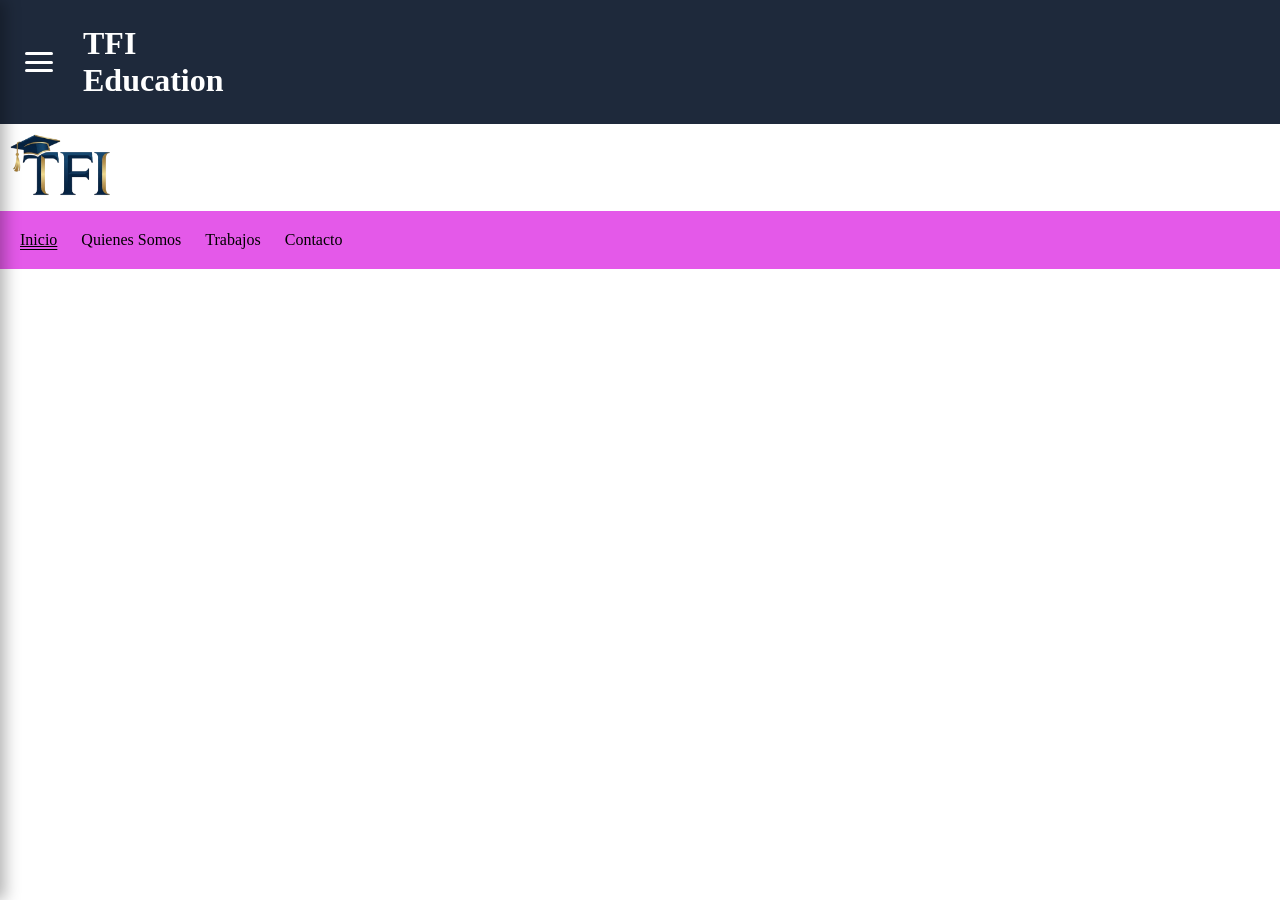
==== index.html @ 41a922cc "mi primer comentario" ====
<!DOCTYPE html>
<html lang="es">
<head>
    <meta charset="UTF-8">
    <meta name="viewport" content="width=device-width, initial-scale=1.0">
    <title>TFI-Education</title>
    <link rel="stylesheet" href="./style/style.css">
</head>
<body>
    <input type="checkbox" id="toggle-menu" class="checkbox-menu">
    <header class="barra-superior">
        <label for="toggle-menu" class="btn-menu">
            <span class="linea"></span>
            <span class="linea"></span>
            <span class="linea"></span>
        </label>
        <h1 class="logo">TFI Education</h1>
    </header>
    <aside class="panel-lateral">
        <label for="toggle-menu" class="btn-cerrar">&times;</label>
        <h2 class="titulo-menu">Navegación</h2>
        <ul>
            <li class="menu_item active"><a href="index.html">Inicio</a></li>
            <li class="menu_item"><a href="./pages/somos.html">Quienes Somos</a></li>
            <li class="menu_item"><a href="./pages/trabajos.html">Trabajos</a></li>
            <li class="menu_item"><a href="./pages/contacto.html">Contacto</a></li>
        </ul>
    </aside>
    <label for="toggle-menu" class="overlay-fondo"></label>

    <img class="logo" src="./images/Logo.png" alt="TFI-Education">
    <header>
        <nav class="menu">
            <ul>
                <li class="menu_item active"><a href="index.html">Inicio</a></li>
                <li class="menu_item"><a href="./pages/somos.html">Quienes Somos</a></li>
                <li class="menu_item"><a href="./pages/trabajos.html">Trabajos</a></li>
                <li class="menu_item"><a href="./pages/contacto.html">Contacto</a></li>
            </ul>
        </nav>
    </header>
</body>
</html>
---- style/style.css ----
* {margin: 0; padding: 0; box-sizing: border-box; }

/*Menú*/
.checkbox-menu{display: none;}
.barra-superior{display: flex; align-items: center; gap: 20px; background-color: #1e293b; color: #ffffff; padding: 15px 25px;}
.btn-menu{display: flex; flex-direction: column; justify-content: space-between; width: 28px; height: 20px; cursor: pointer;}
.linea{width: 100%; height: 3px; background-color: #ffffff; border-radius: 2px;}

/*Panel lateral*/
.panel-lateral{position: fixed; top: 0; left: 0; width: 20vw; height: 100vh; background-color: #0f172a; color: #ffffff; padding: 40px 30px; z-index: 100; transform: translateX(-100%); transition: transform 0.4s ease-in-out; box-shadow: 5px 0 15px rgba(0, 0, 0, 0.3);}
.btn-cerrar{position: absolute; top: 15px; right: 20px; font-size: 2rem; cursor: pointer; color: #94a3b8; transition: color 0.2s;}
.btn-cerrar:hover{color: #ffffff;}
.lista-opciones{list-style: none;}
.lista-opciones li{margin-bottom: 20px;}
.lista-opciones a{color: #cbd5e1; text-decoration: none; font-size: 1.2rem; display: block; transition: color 0.2s, transform 0.2s;}
.lista-opciones a:hover{color: #38bdf8; transform: translateX(5px);}

.checkbox-menu:checked ~ .panel-lateral{transform: translateX(0);}
.checkbox-menu:checked ~ .overlay-fondo{display: block;}

.logo {width: 8%; height: 8%; margin: 10px;}

.menu {list-style: none; padding: 10px; background-color: #e459e9;}
.menu_item {display: inline-block; margin-inline: 10px; margin-block: 10px;}
.menu_item a {color: black; text-decoration: none;}
.menu_item a:hover {text-decoration: underline double;}
.menu_item.active {text-decoration: underline double;}

/*Docentes*/

main{padding: 20px;}
.docente{width: 22%; background-color: #b8afe4; padding: 10px; display: inline-block; border-radius: 10px; margin-inline: 1%;}
.docente_imagen{width: 100%;border-radius: 5px;}
.docente_imagen, .docente_nombre, .docente_carrera{margin-bottom: 10px;}
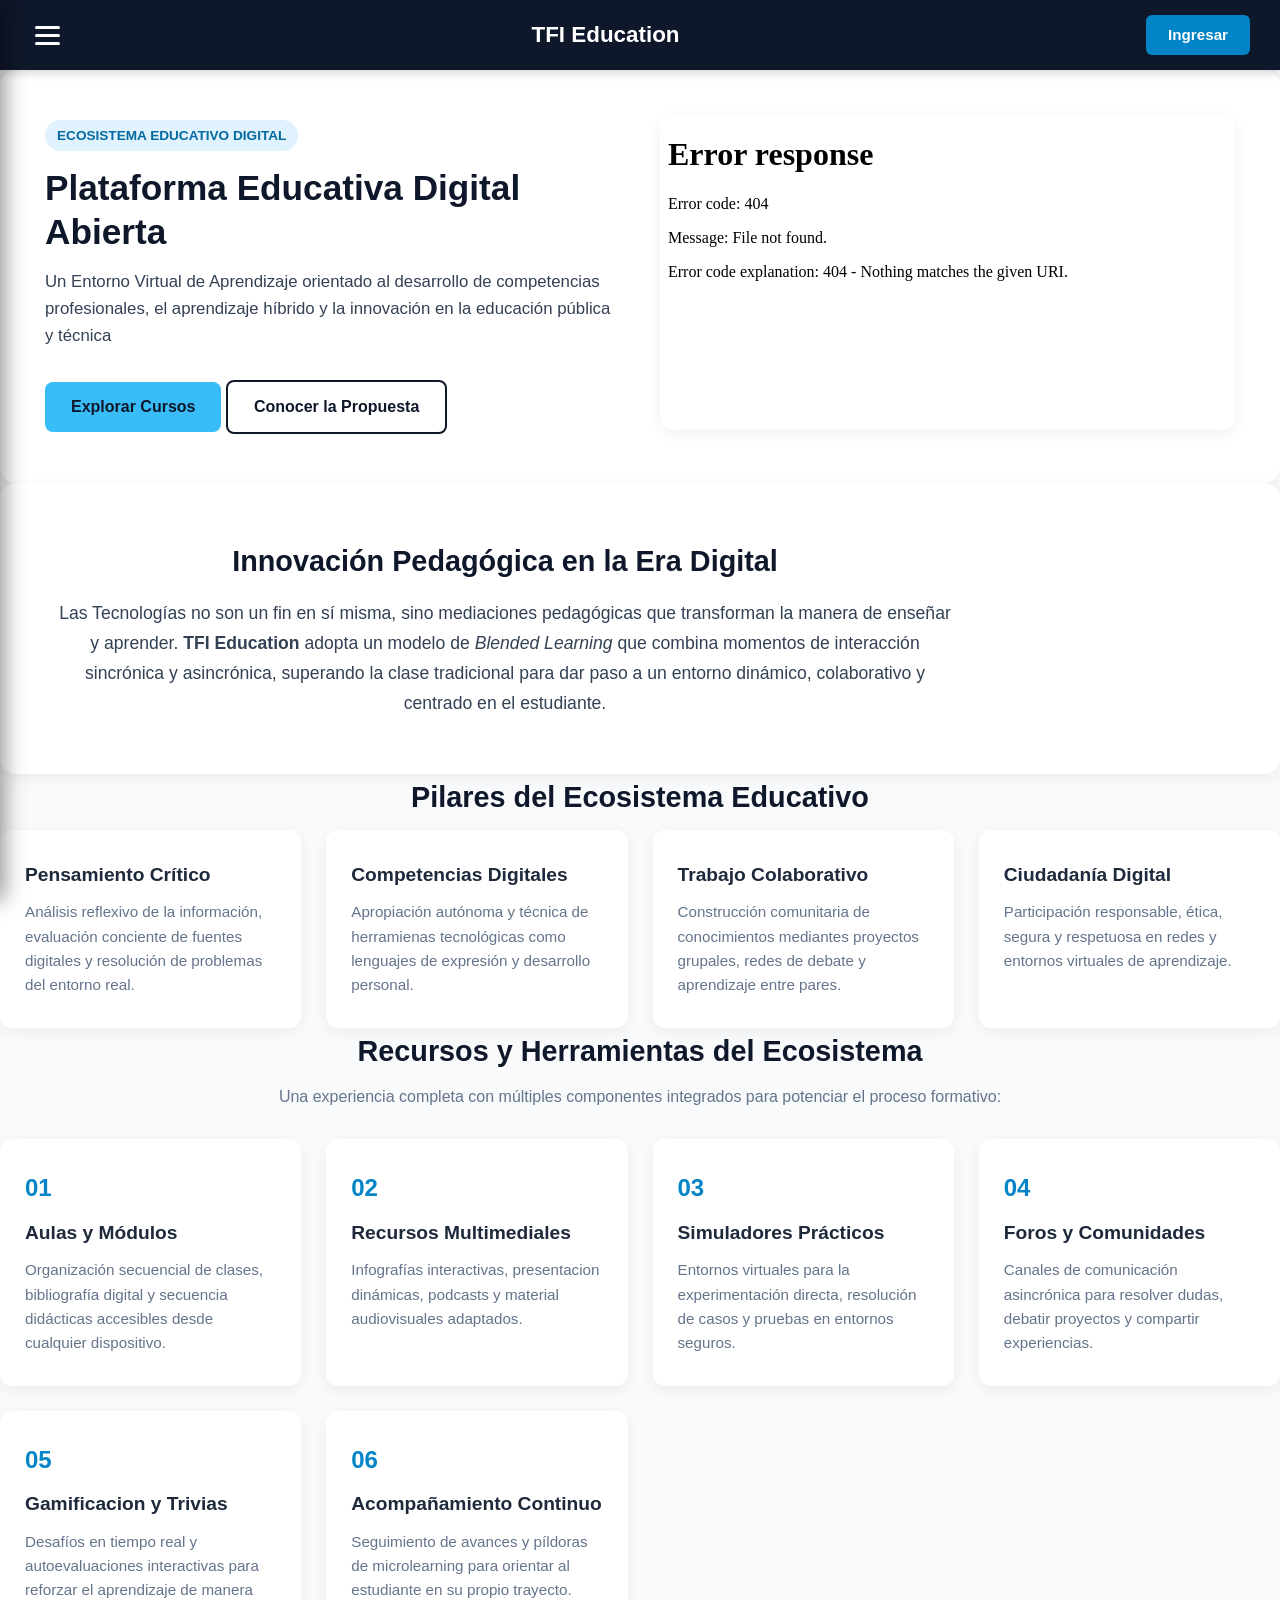
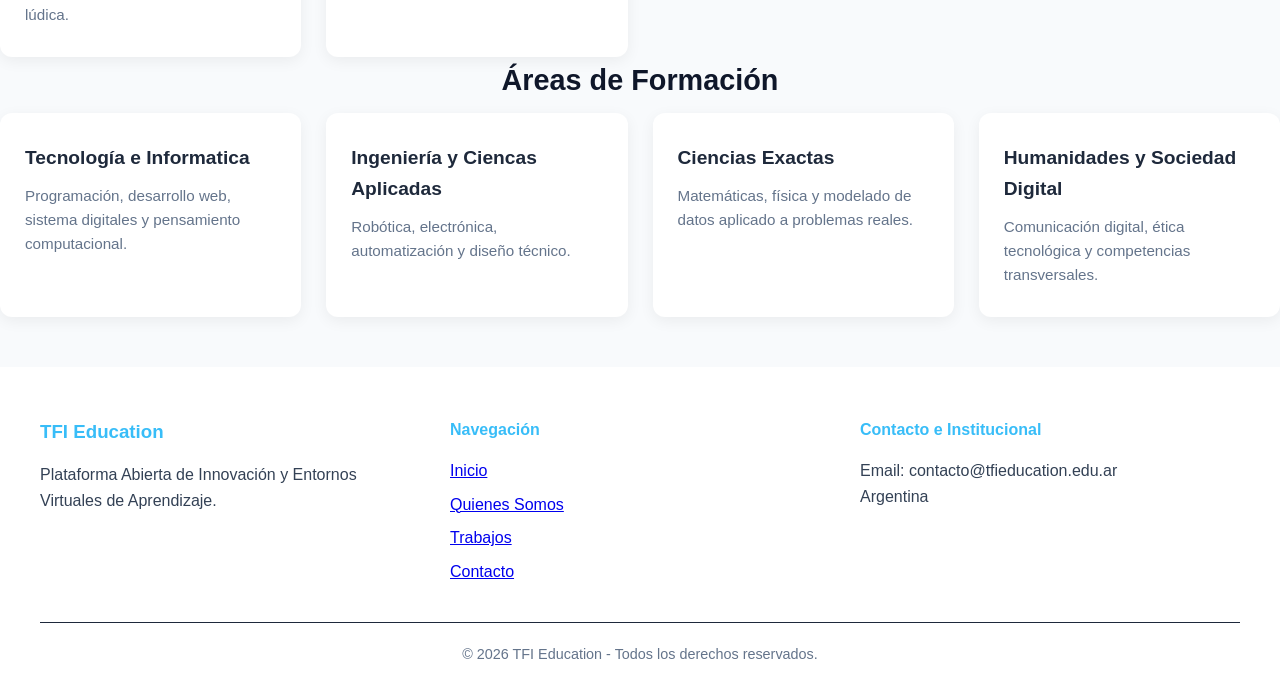
==== commit 62c0b485: "first commit" ====
--- a/index.html
+++ b/index.html
@@ -5,6 +5,7 @@
     <meta name="viewport" content="width=device-width, initial-scale=1.0">
     <title>TFI-Education</title>
     <link rel="stylesheet" href="./style/style.css">
+    <link rel="stylesheet" href="./style/index.css">
 </head>
 <body>
     <input type="checkbox" id="toggle-menu" class="checkbox-menu">
@@ -15,29 +16,176 @@
             <span class="linea"></span>
         </label>
         <h1 class="logo">TFI Education</h1>
+        <a href="./pages/trabajos.html" class="btn-ingresar">Ingresar</a>
     </header>
     <aside class="panel-lateral">
         <label for="toggle-menu" class="btn-cerrar">&times;</label>
         <h2 class="titulo-menu">Navegación</h2>
-        <ul>
+        <ul class="menu">
             <li class="menu_item active"><a href="index.html">Inicio</a></li>
             <li class="menu_item"><a href="./pages/somos.html">Quienes Somos</a></li>
             <li class="menu_item"><a href="./pages/trabajos.html">Trabajos</a></li>
             <li class="menu_item"><a href="./pages/contacto.html">Contacto</a></li>
         </ul>
+        <div class="logo-ubi">
+            <h3>TFI Education</h3>
+            <h3>|</h3>
+            <h3>Argentina</h3> 
+        </div>
     </aside>
-    <label for="toggle-menu" class="overlay-fondo"></label>
+    <main class="inicio">
+        <section class="hero-inicio">
+            <div class="hero-texto">
+                <span class="destacada">Ecosistema Educativo Digital</span>
+                <h2>Plataforma Educativa Digital Abierta</h2>
+                <p>Un Entorno Virtual de Aprendizaje orientado al desarrollo de competencias profesionales, el aprendizaje híbrido y la innovación en la educación pública y técnica</p>
+                <div class="hero-btn">
+                    <a href="./pages/trabajos.html" class="btn-primario">Explorar Cursos</a>
+                    <a href="#propuesta-pedagogica" class="btn-secundario">Conocer la Propuesta</a>
+                </div>
+            </div>
+            <div class="hero-multimedia">
+                <iframe src="[suspicious link removed]" title="Presentacion TFI Education" frameborder="0" allowfullscreen></iframe>
+            </div>
+        </section>
+        <section id="propuesta-pedagogica" class="seccion-fundamentacion">
+            <div class="caja-text-center">
+                <h3>Innovación Pedagógica en la Era Digital</h3>
+                <p>Las Tecnologías no son un fin en sí misma, sino mediaciones pedagógicas que transforman la manera de enseñar y aprender.
+                    <strong>TFI Education</strong> adopta un modelo de <em>Blended Learning</em> que combina momentos de interacción sincrónica y asincrónica, superando la clase tradicional para dar paso a un entorno dinámico, colaborativo y centrado en el estudiante.
+                </p>
+            </div>
+        </section>
+        <section class="seccion-pilar">
+            <h3 class="title-seccion">Pilares del Ecosistema Educativo</h3>
+            <div class="pilares">
 
-    <img class="logo" src="./images/Logo.png" alt="TFI-Education">
-    <header>
-        <nav class="menu">
-            <ul>
-                <li class="menu_item active"><a href="index.html">Inicio</a></li>
-                <li class="menu_item"><a href="./pages/somos.html">Quienes Somos</a></li>
-                <li class="menu_item"><a href="./pages/trabajos.html">Trabajos</a></li>
-                <li class="menu_item"><a href="./pages/contacto.html">Contacto</a></li>
-            </ul>
-        </nav>
-    </header>
+                <article class="tarjeta-pilar">
+                    <div class="icono-pilar"></div>
+                    <h4>Pensamiento Crítico</h4>
+                    <p>Análisis reflexivo de la información, evaluación conciente de fuentes digitales y resolución de problemas del entorno real.</p>
+                </article>
+
+                <article class="tarjeta-pilar">
+                    <div class="icono-pilar"></div>
+                    <h4>Competencias Digitales</h4>
+                    <p>Apropiación autónoma y técnica de herramienas tecnológicas como lenguajes de expresión y desarrollo personal.</p>
+                </article>
+
+                <article class="tarjeta-pilar">
+                    <div class="icono-pilar"></div>
+                    <h4>Trabajo Colaborativo</h4>
+                    <p>Construcción comunitaria de conocimientos mediantes proyectos grupales, redes de debate y aprendizaje entre pares.</p>
+                </article>
+
+                <article class="tarjeta-pilar">
+                    <div class="icono-pilar"></div>
+                    <h4>Ciudadanía Digital</h4>
+                    <p>Participación responsable, ética, segura y respetuosa en redes y entornos virtuales de aprendizaje.</p>
+                </article>
+
+            </div>
+        </section>
+        <section class="seccion-recorrido">
+            <h3 class="title-seccion">Recursos y Herramientas del Ecosistema</h3>
+            <p class="subtitle-seccion">
+                Una experiencia completa con múltiples componentes integrados para potenciar el proceso formativo:
+            </p>
+
+            <div class="recorrido">
+                <div class="tarjeta-recorrido">
+                    <span class="numero-recorrido">01</span>
+                    <h4>Aulas y Módulos</h4>
+                    <p>Organización secuencial de clases, bibliografía digital y secuencia didácticas accesibles desde cualquier dispositivo.</p>
+                </div>
+
+                <div class="tarjeta-recorrido">
+                    <span class="numero-recorrido">02</span>
+                    <h4>Recursos Multimediales</h4>
+                    <p>Infografías interactivas, presentacion dinámicas, podcasts y material audiovisuales adaptados.</p>
+                </div>
+
+                <div class="tarjeta-recorrido">
+                    <span class="numero-recorrido">03</span>
+                    <h4>Simuladores Prácticos</h4>
+                    <p>Entornos virtuales para la experimentación directa, resolución de casos y pruebas en entornos seguros.</p>
+                </div>
+
+                <div class="tarjeta-recorrido">
+                    <span class="numero-recorrido">04</span>
+                    <h4>Foros y Comunidades</h4>
+                    <p>Canales de comunicación asincrónica para resolver dudas, debatir proyectos y compartir experiencias.</p>
+                </div>
+
+                <div class="tarjeta-recorrido">
+                    <span class="numero-recorrido">05</span>
+                    <h4>Gamificacion y Trivias</h4>
+                    <p>Desafíos en tiempo real y autoevaluaciones interactivas para reforzar el aprendizaje de manera lúdica.</p>
+                </div>
+
+                <div class="tarjeta-recorrido">
+                    <span class="numero-recorrido">06</span>
+                    <h4>Acompañamiento Continuo</h4>
+                    <p>Seguimiento de avances y píldoras de microlearning para orientar al estudiante en su propio trayecto.</p>
+                </div>
+
+            </div>
+        </section>
+
+        <section class="seccion-categoria">
+            <h3 class="title-seccion">Áreas de Formación</h3>
+            <div class="categoria">
+
+                <div class="tarjeta-categoria">
+                    <h4>Tecnología e Informatica</h4>
+                    <p>Programación, desarrollo web, sistema digitales y pensamiento computacional.</p>
+                </div>
+
+                <div class="tarjeta-categoria">
+                    <h4>Ingeniería y Ciencas Aplicadas</h4>
+                    <p>Robótica, electrónica, automatización y diseño técnico.</p>
+                </div>
+
+                <div class="tarjeta-categoria">
+                    <h4>Ciencias Exactas</h4>
+                    <p>Matemáticas, física y modelado de datos aplicado a problemas reales.</p>
+                </div>
+
+                <div class="tarjeta-categoria">
+                    <h4>Humanidades y Sociedad Digital</h4>
+                    <p>Comunicación digital, ética tecnológica y competencias transversales.</p>
+                </div>
+
+            </div>
+        </section>
+
+    </main>
+
+    <footer class="pie-pagina">
+        <div class="contenido-footer">
+            <div class="columna-footer">
+                <h3>TFI Education</h3>
+                <p>Plataforma Abierta de Innovación y Entornos Virtuales de Aprendizaje.</p>
+            </div>
+            <div class="columna-footer">
+                <h4>Navegación</h4>
+                <ul>
+                    <li><a href="index.html">Inicio</a></li>
+                    <li><a href="./pages/somos.html">Quienes Somos</a></li>
+                    <li><a href="./pages/trabajos.html">Trabajos</a></li>
+                    <li><a href="./pages/contacto.html">Contacto</a></li>
+                </ul>
+            </div>
+            <div class="columna-footer">
+                <h4>Contacto e Institucional</h4>
+                <p>Email: contacto@tfieducation.edu.ar</p>
+                <p>Argentina</p>
+            </div>
+        </div>
+        <div class="copyright-footer">
+            <p>&copy; 2026 TFI Education - Todos los derechos reservados.</p>
+        </div>
+    </footer>
+
 </body>
 </html>
--- a/style/style.css
+++ b/style/style.css
@@ -1,34 +1,196 @@
+@import url();
 * {margin: 0; padding: 0; box-sizing: border-box; }
+
+.fondo-azul-metalizado{
+    background: linear-gradient(135deg, #0d1b2a 0%, #1b4965 30%, #62b6cb 50%, #1b4965 70%, #0d1b2a 100%);
+}
+    
+:root {
+    --color-principal: #0f172a;
+    --color-secundario: #1e293b;
+    --color-acento: #38bdf8;
+    --color-acento-hover: #0284c7;
+    --color-fondo: #f8fafc;
+    --color-tarjeta: #ffffff;
+    --color-texto: #334155;
+    --color-texto-suave: #64748b;
+    --color-blanco: #ffffff;
+    --fuente-base: 'Montserrat', sans-serif;
+    --sombra-suave: 0 4px 15px rgba(0, 0, 0, 0.06);
+    --sombra-hover: 0 10px 25px rgba(0, 0, 0, 0.12);
+}
+
+body{
+    font-family: var(--fuente-base);
+    background-color: var(--color-fondo);
+    color: var(--color-texto);
+    line-height: 1.6;
+    overflow-x: hidden;
+}
+
+.logo {
+    font-size: 1.4rem;
+    font-weight: 700;
+    color: var(--color-blanco);
+    white-space: nowrap;
+}
 
 /*Menú*/
 .checkbox-menu{display: none;}
-.barra-superior{display: flex; align-items: center; gap: 20px; background-color: #1e293b; color: #ffffff; padding: 15px 25px;}
-.btn-menu{display: flex; flex-direction: column; justify-content: space-between; width: 28px; height: 20px; cursor: pointer;}
-.linea{width: 100%; height: 3px; background-color: #ffffff; border-radius: 2px;}
 
-/*Panel lateral*/
-.panel-lateral{position: fixed; top: 0; left: 0; width: 20vw; height: 100vh; background-color: #0f172a; color: #ffffff; padding: 40px 30px; z-index: 100; transform: translateX(-100%); transition: transform 0.4s ease-in-out; box-shadow: 5px 0 15px rgba(0, 0, 0, 0.3);}
-.btn-cerrar{position: absolute; top: 15px; right: 20px; font-size: 2rem; cursor: pointer; color: #94a3b8; transition: color 0.2s;}
-.btn-cerrar:hover{color: #ffffff;}
-.lista-opciones{list-style: none;}
-.lista-opciones li{margin-bottom: 20px;}
-.lista-opciones a{color: #cbd5e1; text-decoration: none; font-size: 1.2rem; display: block; transition: color 0.2s, transform 0.2s;}
-.lista-opciones a:hover{color: #38bdf8; transform: translateX(5px);}
+.barra-superior{
+    display: flex; 
+    justify-content: space-between;
+    align-items: center; 
+    background-color: var(--color-principal);
+    color: var(--color-blanco);  
+    padding: 15px 30px;
+    position: sticky;
+    top: 0;
+    z-index: 90;
+    box-shadow: 0 2px 10px rgba(0, 0, 0, 0.2);
+    gap: 20px;
+}
+
+.btn-menu{
+    display: flex; 
+    flex-direction: column; 
+    gap: 5px;
+    cursor: pointer;
+    padding: 5px;
+}
+.btn-menu .linea{
+    width: 25px; 
+    height: 3px; 
+    background-color: var(--color-blanco); 
+    border-radius: 2px;
+    transition: background-color 0.3s ease;
+}
+
+.btn-ingresar{
+    color: var(--color-blanco);
+    background-color: var(--color-acento-hover);
+    text-decoration: none;
+    font-weight: 600;
+    font-size: 0.95rem;
+    padding: 8px 22px;
+    border-radius: 6px;
+    transition: background-color 0.3s ease, transfomr 0.2s ease;
+}
+
+.btn-ingresar:hover {
+    background-color: var(--color-acento);
+    color: var(--color-principal);
+    transform: translateY(-2px);
+}
+
+.btn-ingresar:active {
+    transform: translateY(0);
+}
+
+/*Panel lateral Menú*/
+.panel-lateral{
+    position: fixed; 
+    top: 0; 
+    left: 0; 
+    width: 280px; 
+    height: 100vh; 
+    background-color: var(--color-principal); 
+    color: var(--color-blanco); 
+    padding: 40px 25px; 
+    z-index: 100; 
+    transform: translateX(-100%); 
+    transition: transform 0.4s ease-in-out; 
+    box-shadow: 5px 0 20px rgba(0, 0, 0, 0.4);
+    display: flex;
+    flex-direction: column;
+}
 
 .checkbox-menu:checked ~ .panel-lateral{transform: translateX(0);}
-.checkbox-menu:checked ~ .overlay-fondo{display: block;}
 
-.logo {width: 8%; height: 8%; margin: 10px;}
+.btn-cerrar{
+    position: absolute; 
+    top: 15px; 
+    right: 20px; 
+    font-size: 2rem; 
+    cursor: pointer; 
+    color: var(--color-texto-suave); 
+    transition: color 0.3s ease;
+}
+.btn-cerrar:hover{color: var(--color-acento);}
 
-.menu {list-style: none; padding: 10px; background-color: #e459e9;}
-.menu_item {display: inline-block; margin-inline: 10px; margin-block: 10px;}
-.menu_item a {color: black; text-decoration: none;}
-.menu_item a:hover {text-decoration: underline double;}
-.menu_item.active {text-decoration: underline double;}
+.titulo-menu{
+    font-size: 1.2rem;
+    color: var(--color-acento);
+    margin-bottom: 25px;
+    border-bottom: 1px solid var(--color-secundario);
+    padding-bottom: 10px;
+}
 
-/*Docentes*/
+/*Item Menú*/
+.menu{
+    list-style: none; 
+    display: flex;
+    flex-direction: column;
+    gap: 15px;
+}
+.menu_item{margin-inline: 10px; margin-block: 10px;}
+.menu_item li{margin-bottom: 20px;}
+.menu_item a{
+    color: var(--color-blanco); 
+    text-decoration: none; 
+    font-size: 1rem;
+    font-weight: 500; 
+    display: block;
+    padding: 8px 12px;
+    border-radius: 6px; 
+    transition: background-color 0.3s ease, color o.3s ease;
+}
+.menu_item a:hover{
+    color: var(--color-acento); 
+    transform: translateX(5px);
+}
 
-main{padding: 20px;}
-.docente{width: 22%; background-color: #b8afe4; padding: 10px; display: inline-block; border-radius: 10px; margin-inline: 1%;}
-.docente_imagen{width: 100%;border-radius: 5px;}
-.docente_imagen, .docente_nombre, .docente_carrera{margin-bottom: 10px;}+/*Marca inferior*/
+.logo-ubi{
+    display: flex;
+    align-items: center;
+    gap: 10px;
+    margin-top: auto;
+    padding-top: 20px;
+    border-top: 1px solid var(--color-secundario);
+}
+.logo-ubi h3{
+    font-size: 1rem;
+    font-weight: 600;
+    color: var(--color-acento);
+}
+
+.pie-pagina{
+    background-color: var(--color-blanco);
+    padding: 50px 20px 20px 20px;
+    margin-top: 50px;
+}
+
+.contenido-footer{
+    max-width: 1200px;
+    margin: 0 auto;
+    display: flex;
+    justify-content: space-between;
+    flex-wrap: wrap;
+    gap: 30px;
+    padding-bottom: 30px;
+    border-bottom: 1px solid var(--color-secundario);
+}
+
+.columna-footer{flex: 1; min-width: 220px;}
+.columna-footer h3, .columna-footer h4{color: var(--color-acento);margin-bottom: 15px;}
+.columna-footer ul{list-style: none;}
+.columna-footer ul li{margin-bottom: 8px;}
+.columna-footer a:hover{color: var(--color-acento);}
+.copyright-footer{
+    text-align: center;
+    padding-top: 20px;
+    font-size: 0.9rem;
+    color: var(--color-texto-suave);
+}
--- a/style/index.css
+++ b/style/index.css
@@ -0,0 +1,183 @@
+/*Inicio*/
+
+.contenido-inicio{
+    max-width: 1200px;
+    margin: 0 auto;
+    padding: 50px 20px;
+    display: flex;
+    flex-direction: column;
+    gap: 70px;
+}
+
+.hero-inicio{
+    display: flex;
+    align-items: center;
+    justify-content: space-between;
+    gap: 40px;
+    background-color: var(--color-tarjeta);
+    padding: 45px;
+    border-radius: 16px;
+    box-shadow: var(--sombra-suave);
+}
+
+.hero-texto{flex: 1;}
+
+.destacada{
+    display: inline-block;
+    background-color: #e0f2fe;
+    color: #0369a1;
+    font-size: 0.85rem;
+    font-weight: 700;
+    padding: 5px 12px;
+    border-radius: 20px;
+    margin-bottom: 15px;
+    text-transform: uppercase;
+}
+
+.hero-texto h2{
+    font-size: 2.2rem;
+    color: var(--color-principal);
+    line-height: 1.25;
+    margin-bottom: 15px;
+}
+
+.hero-texto p{
+    font-size: 1.05rem;
+    color: var(--color-texto);
+    margin-bottom: 30px;
+}
+
+.hero-botones{
+    display: flex;
+    gap: 15px;
+    flex-wrap: wrap;
+}
+
+.btn-primario, .btn-secundario{
+    display: inline-block;
+    padding: 12px 26px;
+    border-radius: 8px;
+    font-weight: 600;
+    text-decoration: none;
+    transition: all 0.3s ease;
+}
+
+.btn-primario{
+    background-color: var(--color-acento);
+    color: var(--color-principal);
+}
+
+.btn-primario:hover {
+    background-color: var(--color-acento);
+    color: var(--color-principal);
+    transform: translateY(-2px);
+}
+
+.btn-secundario{
+    background-color: transparent;
+    color: var(--color-principal);
+    border: 2px solid var(--color-principal);
+}
+
+.btn-secundario:hover{
+    background-color: var(--color-principal);
+    color: var(--color-blanco);
+    transform: translateY(-2px);
+}
+
+.hero-multimedia{
+    flex: 1;
+    width: 100%;
+}
+
+.hero-multimedia iframe{
+    width: 100%;
+    height: 315px;
+    border-radius: 12px;
+    box-shadow: var(--sombra-suave);
+}
+
+/*Fundamentación pedagógica*/
+
+.seccion-fundamentacion{
+    background-color: var(--color-tarjeta);
+    padding: 40px;
+    border-radius: 16px;
+    box-shadow: var(--sombra-suave);
+    text-align: center;
+}
+
+.caja-text-center{
+    max-width: 900px;
+    margin: 15px;
+}
+
+.seccion-fundamentacion h3{
+    font-size: 1.8rem;
+    color: var(--color-principal);
+    margin-bottom: 15px;
+}
+.seccion-fundamentacion p{
+    font-size: 1.1rem;
+    line-height: 1.7;
+}
+
+/*Pilares, Recorrido, Categorias*/
+
+.title-seccion{
+    font-size: 1.8rem;
+    color: var(--color-principal);
+    margin-bottom: 10px;
+    text-align: center;
+}
+
+.subtitle-seccion{
+    text-align: center;
+    color: var(--color-texto-suave);
+    margin-bottom: 30px;
+}
+
+/*CSS Grid*/
+
+.pilares, .recorrido, .categoria{
+    display: grid;
+    grid-template-columns: repeat(auto-fit, minmax(250px, 1fr));
+    gap: 25px;
+}
+
+/*Estilo de Tarjetas*/
+
+.tarjeta-pilar, .tarjeta-recorrido, .tarjeta-categoria{
+    background-color: var(--color-tarjeta);
+    padding: 30px 25px;
+    border-radius: 12px;
+    box-shadow: var(--sombra-suave);
+    transition: transform 0.3s ease, box-shadow 0.3s ease;
+    display: flex;
+    flex-direction: column;
+}
+
+.tarjeta-pilar:hover, .tarjeta-recorrido:hover, .tarjeta-categoria:hover{
+    transform: translateY(-6px);
+    box-shadow: var(--sombra-hover);
+}
+
+.icono.pilar{ font-size: 2.5rem; margin-bottom: 15px;}
+
+.numero-recorrido{
+    font-size: 1.5rem; 
+    font-weight: 700; 
+    color: var(--color-acento-hover);
+    margin-bottom: 10px;
+}
+
+.tarjeta-pilar h4, .tarjeta-recorrido h4, .tarjeta-categoria h4{
+    font-size: 1.2rem;
+    color: var(--color-secundario);
+    margin-bottom: 10px;
+}
+
+.tarjeta-pilar p, .tarjeta-recorrido p, .tarjeta-categoria p{
+    font-size: 0.95rem;
+    color: var(--color-texto-suave);
+}
